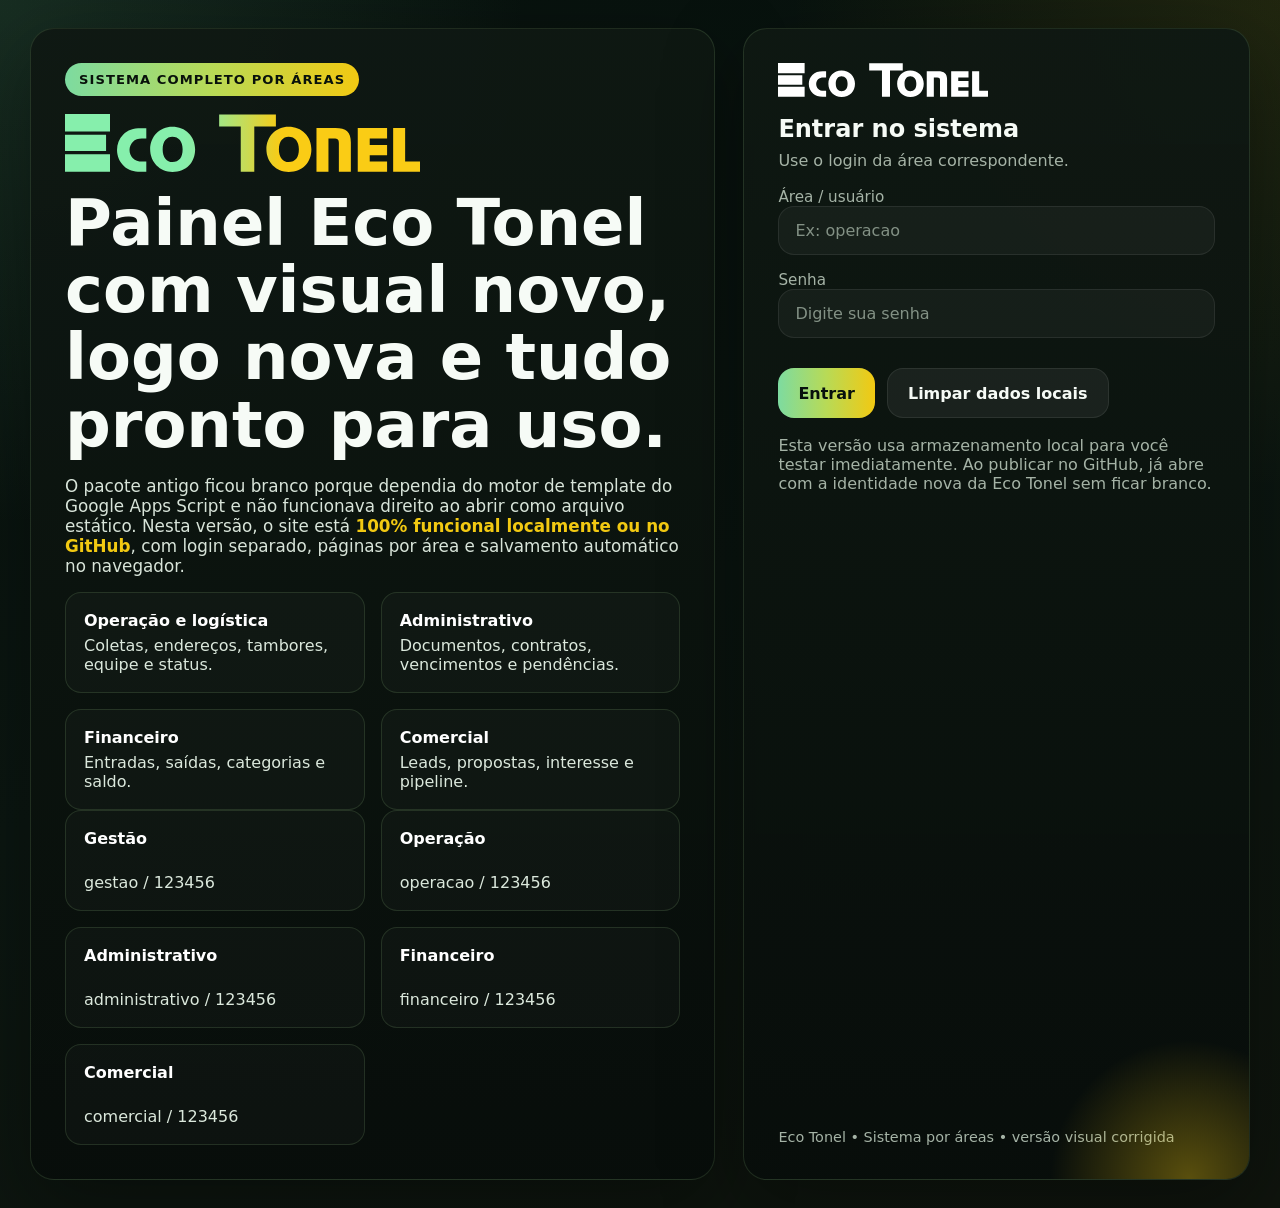
==== index.html @ 19fc4723 "Add files via upload" ====
<!DOCTYPE html>
<html lang="pt-BR">
<head>
  <meta charset="UTF-8">
  <meta name="viewport" content="width=device-width, initial-scale=1.0">
  <title>Eco Tonel | Login</title>
  <link rel="icon" type="image/svg+xml" href="./assets/img/favicon.svg">
  <link rel="stylesheet" href="./assets/css/styles.css">
</head>
<body data-page="login">
  <main class="login-wrap">
    <section class="login-shell">
      <div class="login-panel">
        <div class="badge">Sistema completo por áreas</div>
        <img src="./assets/img/logo.svg" alt="Eco Tonel" style="height:58px;margin-top:18px;width:auto;">
        <h1>Painel Eco Tonel com visual novo, logo nova e tudo pronto para uso.</h1>
        <p>
          O pacote antigo ficou branco porque dependia do motor de template do Google Apps Script e não funcionava direito ao abrir como arquivo estático.
          Nesta versão, o site está <span class="highlight">100% funcional localmente ou no GitHub</span>, com login separado, páginas por área e salvamento automático no navegador.
        </p>
        <div class="hero-points">
          <div class="hero-point">
            <strong>Operação e logística</strong>
            Coletas, endereços, tambores, equipe e status.
          </div>
          <div class="hero-point">
            <strong>Administrativo</strong>
            Documentos, contratos, vencimentos e pendências.
          </div>
          <div class="hero-point">
            <strong>Financeiro</strong>
            Entradas, saídas, categorias e saldo.
          </div>
          <div class="hero-point">
            <strong>Comercial</strong>
            Leads, propostas, interesse e pipeline.
          </div>
        </div>
        <div class="login-credentials">
          <div class="item"><strong>Gestão</strong><br>gestao / 123456</div>
          <div class="item"><strong>Operação</strong><br>operacao / 123456</div>
          <div class="item"><strong>Administrativo</strong><br>administrativo / 123456</div>
          <div class="item"><strong>Financeiro</strong><br>financeiro / 123456</div>
          <div class="item"><strong>Comercial</strong><br>comercial / 123456</div>
        </div>
      </div>

      <div class="login-card">
        <img class="logo" src="./assets/img/logo-white.svg" alt="Eco Tonel">
        <h2 style="margin:0 0 8px;">Entrar no sistema</h2>
        <p class="help-text" style="margin:0 0 18px;">Use o login da área correspondente.</p>
        <form id="loginForm" class="grid" autocomplete="on">
          <div>
            <label for="user">Área / usuário</label>
            <input id="user" name="user" type="text" placeholder="Ex: operacao" required>
          </div>
          <div>
            <label for="password">Senha</label>
            <input id="password" name="password" type="password" placeholder="Digite sua senha" required>
          </div>
          <div class="actions">
            <button class="btn btn-primary" type="submit">Entrar</button>
            <button class="btn btn-secondary" type="button" onclick="localStorage.clear(); location.reload();">Limpar dados locais</button>
          </div>
        </form>
        <p class="small-note" style="margin-top:18px;">
          Esta versão usa armazenamento local para você testar imediatamente. Ao publicar no GitHub, já abre com a identidade nova da Eco Tonel sem ficar branco.
        </p>
        <div class="footer">Eco Tonel • Sistema por áreas • versão visual corrigida</div>
      </div>
    </section>
  </main>
  <script src="./assets/js/app.js"></script>
</body>
</html>
---- assets/css/styles.css ----
:root {
  --bg: #07110d;
  --bg-soft: #0d1712;
  --surface: rgba(11, 18, 14, 0.88);
  --surface-2: rgba(17, 27, 21, 0.96);
  --border: rgba(167, 226, 150, 0.14);
  --text: #f6fbf6;
  --muted: #a5b3a6;
  --green: #7ddba0;
  --yellow: #f2c912;
  --lime: #b8da56;
  --danger: #ff7f7f;
  --radius: 24px;
  --radius-sm: 16px;
  --shadow: 0 24px 80px rgba(0, 0, 0, 0.35);
}

* { box-sizing: border-box; }
html, body { margin: 0; padding: 0; }
body {
  min-height: 100vh;
  font-family: Inter, system-ui, -apple-system, BlinkMacSystemFont, "Segoe UI", sans-serif;
  background:
    radial-gradient(circle at top left, rgba(125, 219, 160, 0.14), transparent 30%),
    radial-gradient(circle at top right, rgba(242, 201, 18, 0.1), transparent 28%),
    linear-gradient(160deg, #07110d 0%, #0b1611 50%, #0f140d 100%);
  color: var(--text);
}

a { color: inherit; text-decoration: none; }
img { max-width: 100%; display: block; }
button, input, select, textarea { font: inherit; }

.container {
  width: min(1200px, calc(100% - 32px));
  margin: 0 auto;
}

.topbar {
  position: sticky;
  top: 0;
  z-index: 40;
  border-bottom: 1px solid var(--border);
  background: rgba(7, 17, 13, 0.84);
  backdrop-filter: blur(16px);
}

.topbar-inner {
  min-height: 84px;
  display: flex;
  align-items: center;
  justify-content: space-between;
  gap: 20px;
}

.brand {
  display: flex;
  align-items: center;
  gap: 14px;
}

.brand img {
  width: 168px;
  height: auto;
}

.brand-meta {
  display: flex;
  flex-direction: column;
  gap: 2px;
}

.brand-meta strong { font-size: 1rem; }
.brand-meta span { font-size: .85rem; color: var(--muted); }

.nav {
  display: flex;
  align-items: center;
  gap: 10px;
  flex-wrap: wrap;
  justify-content: flex-end;
}

.nav a,
.ghost-btn {
  border: 1px solid transparent;
  background: rgba(255,255,255,0.02);
  color: var(--text);
  padding: 10px 14px;
  border-radius: 999px;
  transition: .2s ease;
  cursor: pointer;
}

.nav a:hover,
.nav a.active,
.ghost-btn:hover {
  background: rgba(125,219,160,0.1);
  border-color: rgba(125,219,160,0.25);
}

.page {
  padding: 34px 0 48px;
}

.login-wrap {
  min-height: 100vh;
  display: flex;
  align-items: center;
  justify-content: center;
  padding: 28px 0;
}

.login-shell {
  width: min(1220px, calc(100% - 32px));
  display: grid;
  grid-template-columns: 1.15fr 0.85fr;
  gap: 28px;
  align-items: stretch;
}

.login-panel,
.login-card,
.card,
.kpi,
.hero,
.hero-card {
  background: linear-gradient(180deg, rgba(15, 24, 19, 0.94), rgba(8, 14, 11, 0.96));
  border: 1px solid var(--border);
  box-shadow: var(--shadow);
}

.login-panel,
.login-card,
.card,
.hero,
.hero-card,
.kpi {
  border-radius: var(--radius);
}

.login-panel {
  padding: 34px;
}

.login-panel h1 {
  margin: 18px 0 16px;
  font-size: clamp(2.2rem, 5vw, 4.2rem);
  line-height: 1.05;
  max-width: 860px;
}

.login-panel p {
  color: #d8e4d9;
  font-size: 1.05rem;
  max-width: 760px;
}

.highlight {
  color: var(--yellow);
  font-weight: 700;
}

.badge {
  width: fit-content;
  padding: 9px 14px;
  border-radius: 999px;
  font-size: .82rem;
  letter-spacing: .08em;
  text-transform: uppercase;
  color: #09120b;
  font-weight: 800;
  background: linear-gradient(90deg, var(--green), var(--lime), var(--yellow));
}

.hero-points,
.login-credentials,
.kpi-grid,
.grid,
.form-grid {
  display: grid;
  gap: 16px;
}

.hero-points,
.login-credentials,
.kpi-grid { grid-template-columns: repeat(2, minmax(0, 1fr)); }
.grid-2 { grid-template-columns: repeat(2, minmax(0, 1fr)); }
.grid-3 { grid-template-columns: repeat(3, minmax(0, 1fr)); }

.hero-point,
.login-credentials .item {
  padding: 18px;
  border: 1px solid var(--border);
  border-radius: var(--radius-sm);
  background: rgba(255,255,255,0.025);
  color: #dbe8dc;
}

.hero-point strong,
.login-credentials .item strong {
  display: block;
  margin-bottom: 6px;
  color: #fff;
}

.login-card {
  padding: 34px;
  display: flex;
  flex-direction: column;
  justify-content: center;
  position: relative;
  overflow: hidden;
}

.login-card::before {
  content: "";
  position: absolute;
  inset: auto -80px -140px auto;
  width: 280px;
  height: 280px;
  border-radius: 50%;
  background: radial-gradient(circle, rgba(242, 201, 18, 0.35), transparent 70%);
  pointer-events: none;
}

.login-card .logo {
  width: 210px;
  margin-bottom: 18px;
}

label {
  display: grid;
  gap: 8px;
  font-size: .95rem;
  color: var(--muted);
}

input, select, textarea {
  width: 100%;
  border: 1px solid rgba(255,255,255,0.08);
  background: rgba(255,255,255,0.04);
  border-radius: 16px;
  color: var(--text);
  padding: 14px 16px;
  outline: none;
}

input::placeholder, textarea::placeholder { color: #839185; }
input:focus, select:focus, textarea:focus {
  border-color: rgba(125, 219, 160, 0.45);
  box-shadow: 0 0 0 4px rgba(125, 219, 160, 0.08);
}

textarea {
  min-height: 120px;
  resize: vertical;
}

.form-grid {
  grid-template-columns: repeat(2, minmax(0, 1fr));
}
.form-grid .full { grid-column: 1 / -1; }

.actions {
  display: flex;
  gap: 12px;
  flex-wrap: wrap;
  margin-top: 14px;
}

.btn {
  border: 0;
  border-radius: 16px;
  padding: 14px 20px;
  min-height: 50px;
  font-weight: 800;
  cursor: pointer;
  transition: transform .18s ease, filter .18s ease;
}

.btn:hover,
.ghost-btn:hover { transform: translateY(-1px); }

.btn-primary {
  color: #07110d;
  background: linear-gradient(90deg, var(--green), var(--lime), var(--yellow));
}

.btn-secondary {
  color: var(--text);
  background: rgba(255,255,255,0.06);
  border: 1px solid rgba(255,255,255,0.08);
}

.small-note,
.help-text,
.lead,
.section-title p,
.table-meta,
.footer {
  color: var(--muted);
}

.hero {
  display: grid;
  grid-template-columns: 1.2fr .8fr;
  gap: 24px;
  padding: 28px;
  margin-bottom: 28px;
}

.hero h1 {
  margin: 16px 0 10px;
  font-size: clamp(2rem, 4vw, 3.3rem);
}

.hero p { margin: 0 0 18px; color: #d8e4d9; }
.hero-card {
  padding: 22px;
  display: flex;
  flex-direction: column;
  justify-content: space-between;
  gap: 18px;
}
.hero-card img { width: 210px; }
.hero-card small { color: var(--muted); }

.section-title {
  display: flex;
  justify-content: space-between;
  align-items: end;
  gap: 16px;
  margin: 0 0 16px;
}
.section-title h2 {
  margin: 0;
  font-size: clamp(1.35rem, 3vw, 2rem);
}
.section-title p { margin: 0; }

.kpi-grid { margin-bottom: 28px; grid-template-columns: repeat(4, minmax(0, 1fr)); }
.kpi {
  padding: 22px;
}
.kpi span {
  display: block;
  font-size: .9rem;
  color: var(--muted);
  margin-bottom: 10px;
}
.kpi strong {
  font-size: clamp(1.5rem, 3.2vw, 2.35rem);
}

.card {
  padding: 24px;
}
.card h3 { margin-top: 0; margin-bottom: 8px; }

.table-wrap {
  overflow: auto;
  border-radius: 18px;
  border: 1px solid var(--border);
  background: rgba(255,255,255,0.02);
}

.table {
  width: 100%;
  border-collapse: collapse;
  min-width: 680px;
}
.table th,
.table td {
  padding: 14px 12px;
  text-align: left;
  border-bottom: 1px solid rgba(255,255,255,0.06);
  vertical-align: top;
}
.table th {
  color: #cce0cf;
  font-size: .88rem;
  text-transform: uppercase;
  letter-spacing: .04em;
}
.table td { color: #eef4ef; }

.chip {
  display: inline-flex;
  align-items: center;
  gap: 6px;
  padding: 6px 10px;
  border-radius: 999px;
  font-size: .82rem;
  font-weight: 700;
  background: rgba(125,219,160,0.12);
  color: #dff5e6;
  border: 1px solid rgba(125,219,160,0.18);
}

.list-clean {
  list-style: none;
  margin: 0;
  padding: 0;
  display: grid;
  gap: 12px;
}
.list-clean li {
  padding: 16px;
  border-radius: 16px;
  border: 1px solid var(--border);
  background: rgba(255,255,255,0.03);
}
.list-clean small { color: var(--muted); display: block; margin-top: 6px; }

.empty-state {
  padding: 18px;
  border: 1px dashed rgba(255,255,255,0.14);
  border-radius: 16px;
  color: var(--muted);
  background: rgba(255,255,255,0.02);
}

.footer { margin-top: auto; font-size: .9rem; }

.toast {
  position: fixed;
  right: 20px;
  bottom: 20px;
  z-index: 80;
  min-width: 240px;
  padding: 14px 16px;
  border-radius: 16px;
  background: rgba(8, 16, 12, 0.96);
  border: 1px solid rgba(125,219,160,0.18);
  box-shadow: var(--shadow);
}

.hidden { display: none !important; }

@media (max-width: 1080px) {
  .login-shell,
  .hero,
  .grid-2,
  .grid-3,
  .kpi-grid,
  .hero-points,
  .login-credentials {
    grid-template-columns: 1fr;
  }

  .topbar-inner {
    align-items: flex-start;
    padding: 14px 0;
    flex-direction: column;
  }

  .nav { justify-content: flex-start; }
}

@media (max-width: 720px) {
  .container, .login-shell { width: min(100% - 18px, 100%); }
  .login-panel, .login-card, .card, .hero, .kpi { padding: 18px; }
  .form-grid { grid-template-columns: 1fr; }
  .brand { align-items: flex-start; flex-direction: column; }
  .brand img { width: 150px; }
  .nav a, .ghost-btn { width: 100%; text-align: center; }
  .nav { width: 100%; }
}
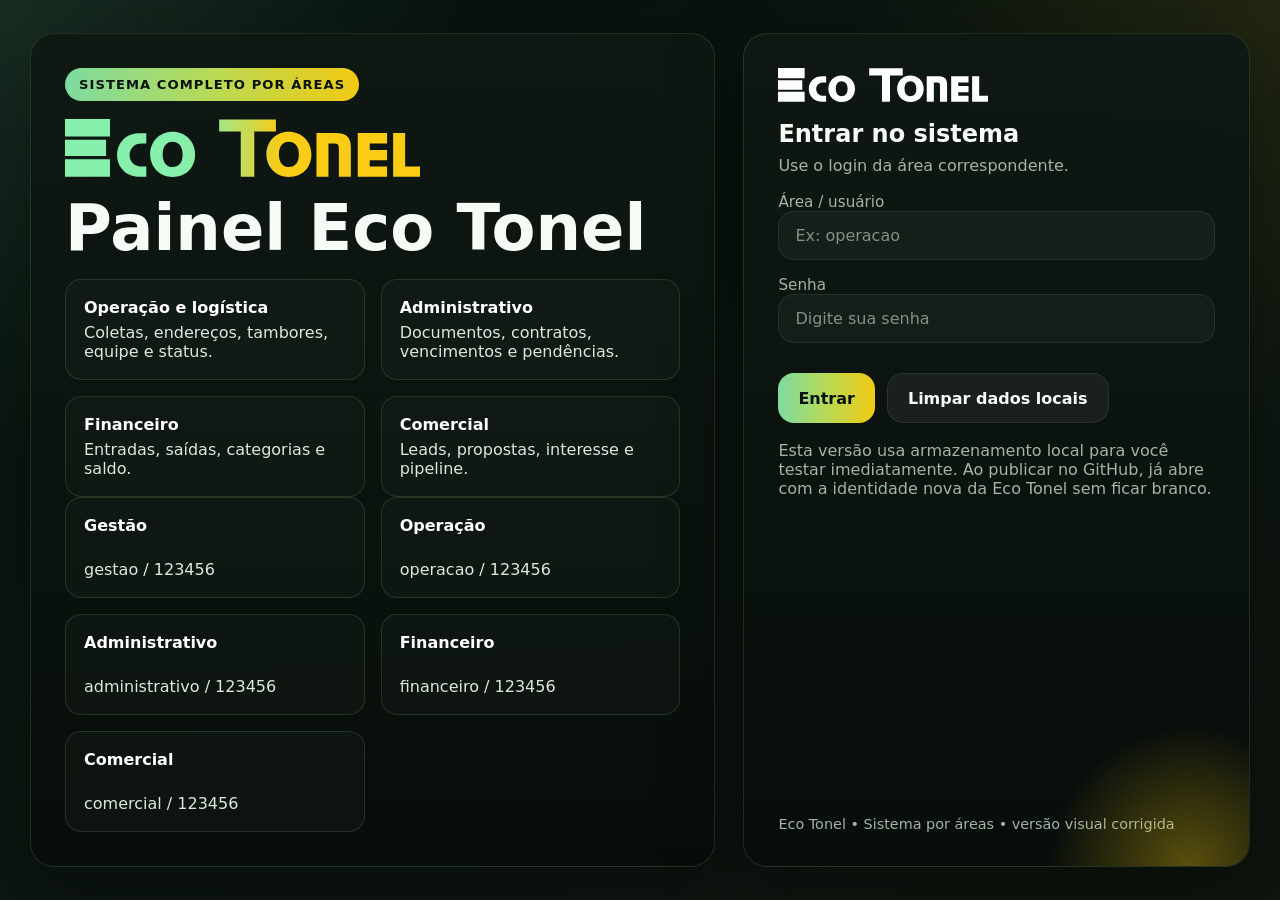
==== commit df9a5642: "Revise heading and clean up description in index.html Updated the main heading and removed outdated " ====
--- a/index.html
+++ b/index.html
@@ -13,10 +13,9 @@
       <div class="login-panel">
         <div class="badge">Sistema completo por áreas</div>
         <img src="./assets/img/logo.svg" alt="Eco Tonel" style="height:58px;margin-top:18px;width:auto;">
-        <h1>Painel Eco Tonel com visual novo, logo nova e tudo pronto para uso.</h1>
+        <h1>Painel Eco Tonel</h1>
         <p>
-          O pacote antigo ficou branco porque dependia do motor de template do Google Apps Script e não funcionava direito ao abrir como arquivo estático.
-          Nesta versão, o site está <span class="highlight">100% funcional localmente ou no GitHub</span>, com login separado, páginas por área e salvamento automático no navegador.
+        
         </p>
         <div class="hero-points">
           <div class="hero-point">
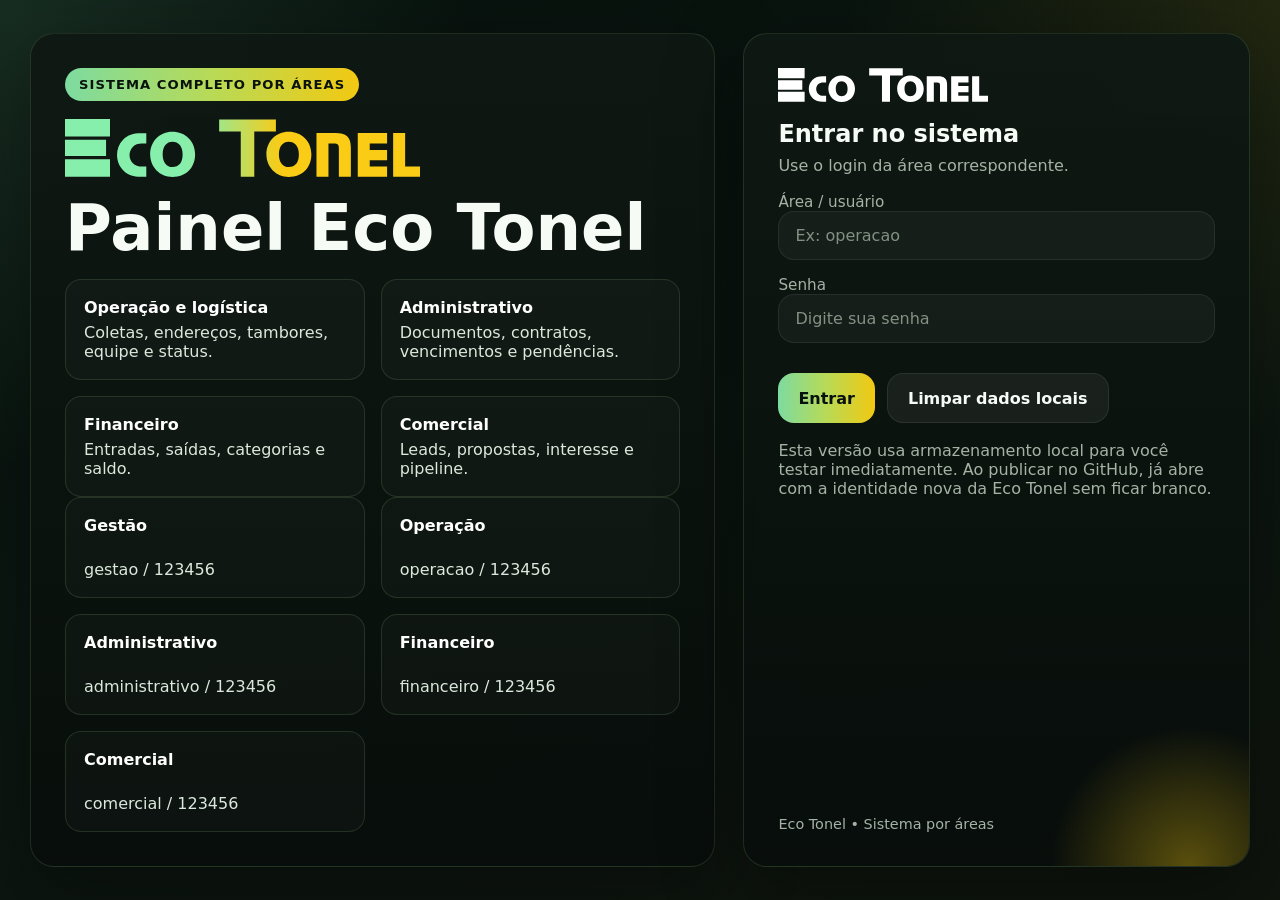
==== commit b9f864b7: "Update footer text in index.html" ====
--- a/index.html
+++ b/index.html
@@ -65,7 +65,7 @@
         <p class="small-note" style="margin-top:18px;">
           Esta versão usa armazenamento local para você testar imediatamente. Ao publicar no GitHub, já abre com a identidade nova da Eco Tonel sem ficar branco.
         </p>
-        <div class="footer">Eco Tonel • Sistema por áreas • versão visual corrigida</div>
+        <div class="footer">Eco Tonel • Sistema por áreas </div>
       </div>
     </section>
   </main>
